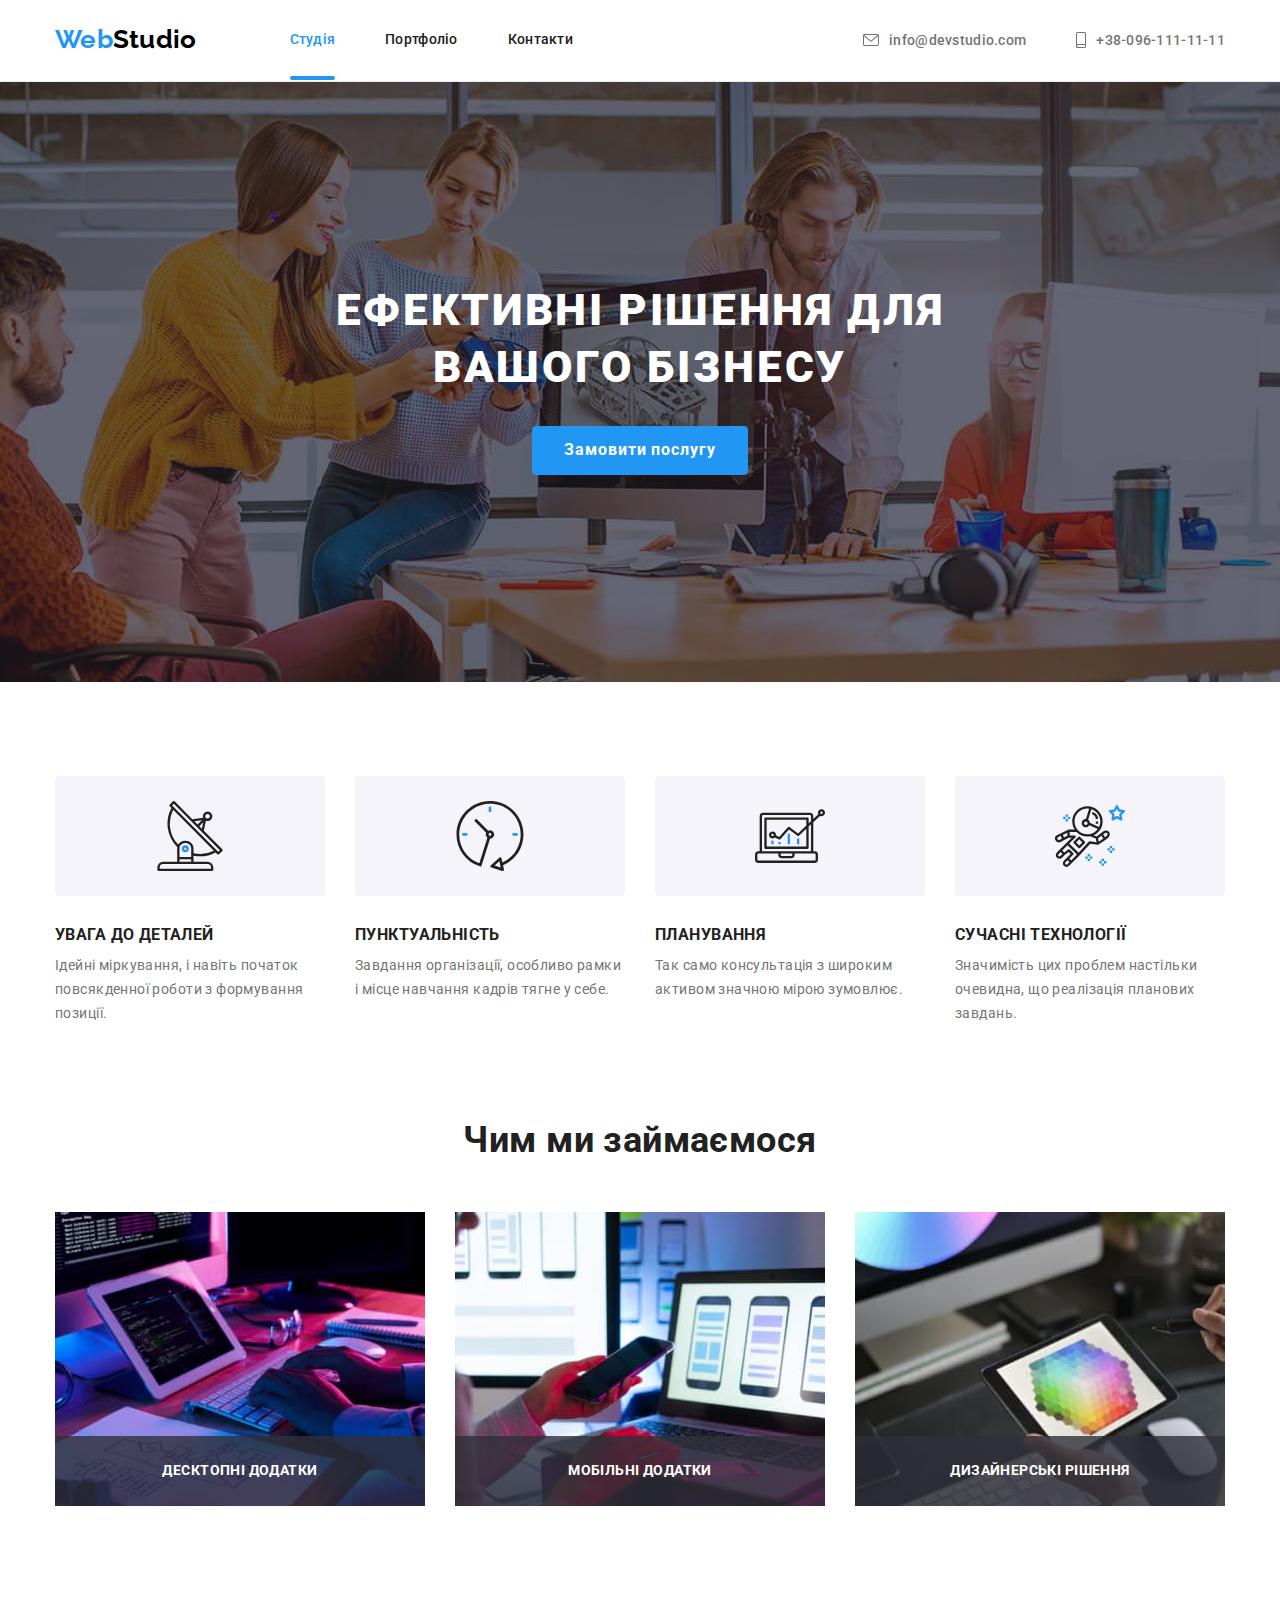
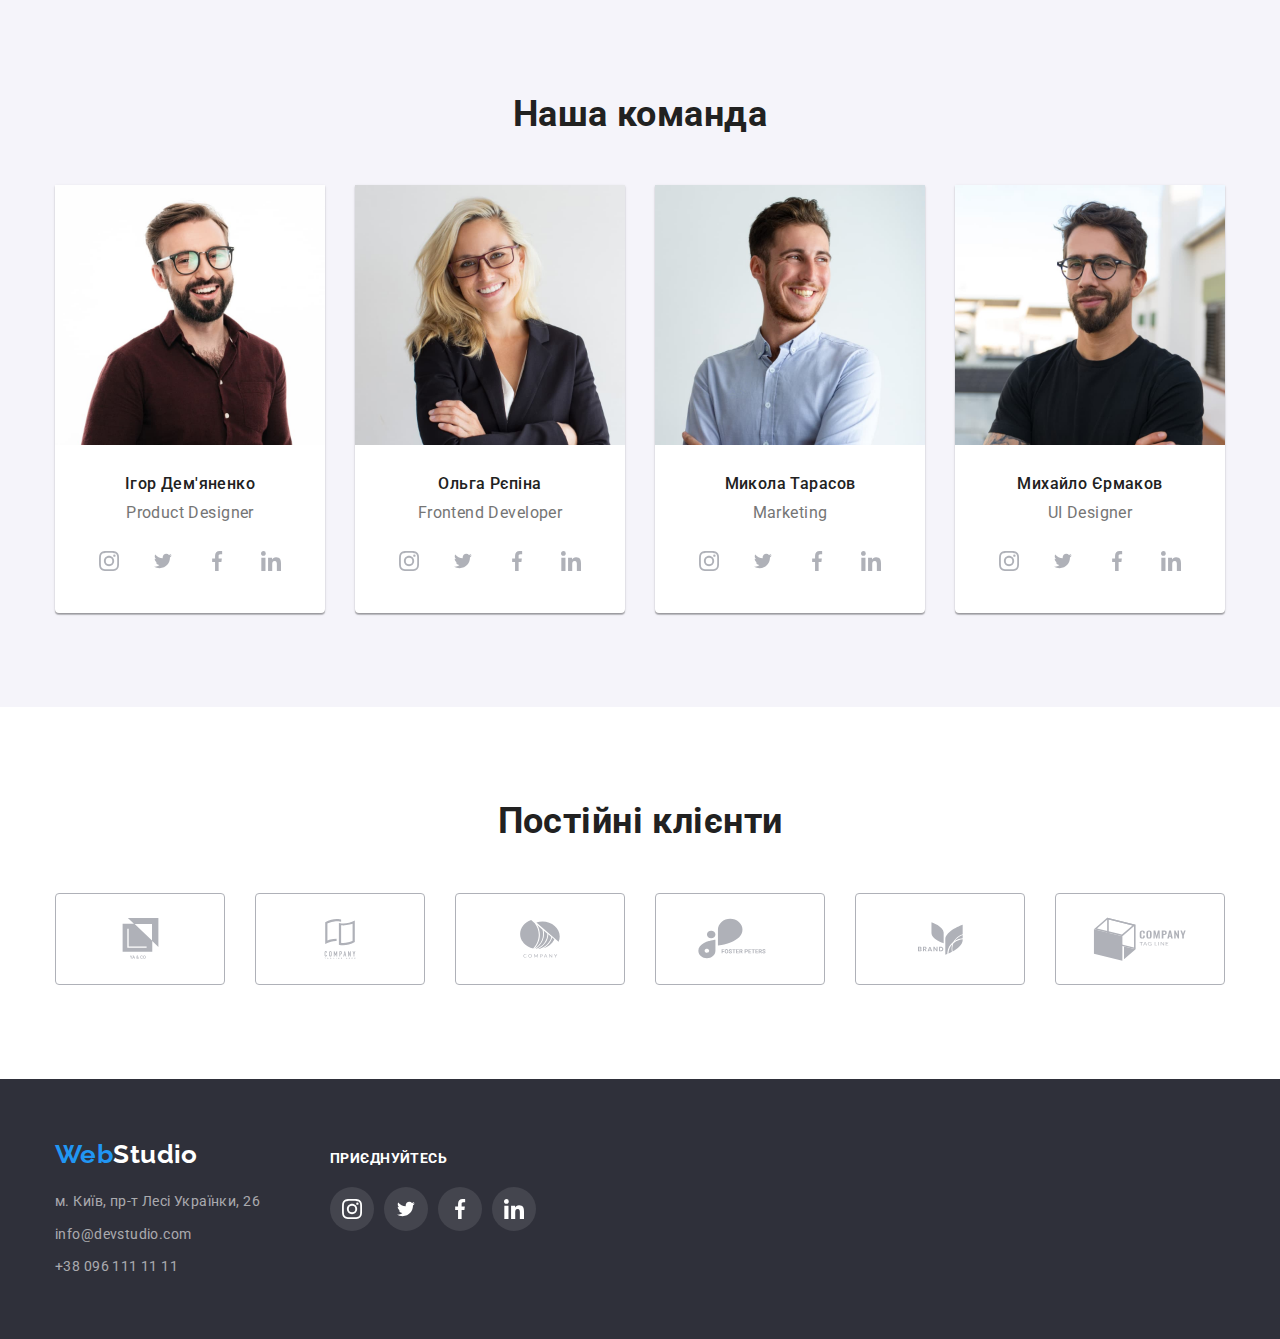
==== index.html @ 0bfccdd9 "дз№5" ====
<!DOCTYPE html>
<html lang="uk">
  <head>
    <meta charset="UTF-8" />
    <meta http-equiv="X-UA-Compatible" content="IE=edge" />
    <meta name="viewport" content="width=device-width, initial-scale=1.0" />
    <link
      href="https://fonts.googleapis.com/css2?family=Raleway:wght@700&family=Roboto:wght@400;500;700;900&display=swap"
      rel="stylesheet"
    />
    <link rel="stylesheet" href="./normalize/modern-normalize.min.css">
    <link rel="stylesheet" href="./css/style.css" />
    <title>Студія</title>
  </head>
  <body>
    <!--Шапка сайту-->
   
    <header class="header-top">
      <div class="base-container header">
        <nav class="nav">
          <a href="index.html" class="logo"
            ><span class="base-logo">Web</span>Studio</a
          >
          <ul class="nav-list">
              <li class="item-nav">
                <a href="index.html" class="list active">Студія</a>
              </li>
              <li class="item-nav">
                <a href="./portfolio.html" class="list">Портфоліо</a>
              </li>
              <li class="item-nav"><a href="" class="list">Контакти</a></li>
          </ul>
        </nav>
        <ul class="address container-mail">
            <li class="contacts">
              
              <a href="mailto:info@devstudio.com" class="list-address"
                ><svg class="icon-nav1" width="16px" height="12px"> <use href="./images/sprite.svg#icon-envelope" ></use></svg> info@devstudio.com</a
              >
              
            </li>
            <li class="contacts">
              
              <a href="tel:+380961111111" class="list-address"
                ><svg class="icon-nav2" width="10px" height="16px"> <use href="./images/sprite.svg#icon-smartphone" ></use></svg> +38-096-111-11-11</a
              >
            </li>
        
        </ul>
      </div>
    </header>
  
    <!--Перший блок,герой-->
    <main>
      <section class="hero">
        <div class="base-container">
        <h1 class="headline">Ефективні рішення для вашого бізнесу</h1>
        <button data-modal-open type="button" class="btn">Замовити послугу</button>
        </div>
      </section>

      <!--Модалка-->

      <div data-modal class="backdrop is-hidden"><div class="modal"><button data-modal-close class="modal-btn"><svg  height="11px" width="11px"><use href="./images/sprite.svg#icon-Vector"></use></svg></button></div></div>
      
      <!--Другий блок-->
      
      <section class="section">
        <div class="base-container">
        <h2 class="visually-hidden">Особливості</h2>
        <ul class="personalities-base">
            <li class="personalities-list">
              <div class="benefits-container">
              <svg class="benefits-icon" width="70px" height="70px"> <use href="./images/sprite.svg#icon-antenna-1" ></use></svg>
              </div>
              <h3 class="subtitle">УВАГА ДО ДЕТАЛЕЙ</h3>
              <p class="text">
                Ідейні міркування, і навіть початок повсякденної роботи з
                формування позиції.
              </p>
            </li>
            <li class="personalities-list">
               <div class="benefits-container">
              <svg class="benefits-icon" width="70px" height="70px"> <use href="./images/sprite.svg#icon-clock-1" ></use></svg>
              </div>
              <h3 class="subtitle">ПУНКТУАЛЬНІСТЬ</h3>
              <p class="text">
                Завдання організації, особливо рамки і місце навчання кадрів
                тягне у себе.
              </p>
            </li>
            <li class="personalities-list">
               <div class="benefits-container">
              <svg class="benefits-icon" width="70px" height="70px"> <use href="./images/sprite.svg#icon-diagram-1" ></use></svg>
              </div>
              <h3 class="subtitle">ПЛАНУВАННЯ</h3>
              <p class="text">
                Так само консультація з широким активом значною мірою зумовлює.
              </p>
            </li>
            <li class="personalities-list">
               <div class="benefits-container">
              <svg class="benefits-icon" width="70px" height="70px"> <use href="./images/sprite.svg#icon-astronaut-1" ></use></svg>
              </div>
              <h3 class="subtitle">СУЧАСНІ ТЕХНОЛОГІЇ</h3>
              <p class="text">
                Значимість цих проблем настільки очевидна, що реалізація
                планових завдань.
              </p>
            </li>
          </div>
        </ul>
        </div>
      </section>
      
      <!--Третій блок-->
      
        <section class="section work-top">
          <div class="base-container">
          <h2 class="heading">Чим ми займаємося</h2>
          <ul class="work-list">
            <li class="work">
              <img src="./images/box1(1).jpg" alt="Десктопні додатки" width="370" class="img-work" />
              <div class="work-title"><p>Десктопні додатки</p></div>
            </li>
            <li class="work">
              <img src="./images/box2(1).jpg" alt="Мобільні додатки" width="370" class="img-work"/>
              <div class="work-title"><p>Мобільні додатки</p></div>
            </li>
            <li class="work">
              <img src="./images/box3(1).jpg" alt="Дизайнерські рішення" width="370" class="img-work"/>
              <div class="work-title"><p>Дизайнерські рішення</p></div>
            </li>
          </ul>
          </div>
        </section>
      <!--Четвертий блок-->
     
        <section class="section section-photo">
           <div class="base-container">
          <h2 class="section-text">Наша команда</h2>
          <ul class="photo">
            <li class="expert">
              <img src="./images/img(5).jpg" alt="Photo-1" width="270" class="img-work"  />
              <div class="team-list">
              <h3 class="photo-title">Ігор Дем'яненко</h3>
              <p class="photo-text">Product Designer</p>
          <ul class="icon-team">
            <li class=" social-link"><a href="#" class="icon-team-list" ><svg class="icon-social-link" width="20px" height="20px"> <use href="./images/sprite.svg#icon-instagram-2">
            </use></svg></a></li>
            <li class="social-link"><a href="#" class="icon-team-list"><svg class="icon-social-link" width="20px" height="16px"> <use href="./images/sprite.svg#icon-twitter-1">
            </use></svg></a></li>
            <li class="social-link"><a href="#" class="icon-team-list"><svg class="icon-social-link" width="20px" height="20px"> <use href="./images/sprite.svg#icon-facebook-1">
            </use></svg></a></li>
            <li class="social-link"><a href="#"  class="icon-team-list"><svg class="icon-social-link" width="20px" height="20px"> <use href="./images/sprite.svg#icon-linkedin-1"></use></svg></a></li>
          </ul>
          </div>
        
            </li>
            <li class="expert">
              <img src="./images/img(1)(1).jpg" alt="Photo-2" width="270" class="img-work"  />
                <div class="team-list">
              <h3 class="photo-title">Ольга Рєпіна</h3>
              <p class="photo-text">Frontend Developer</p>
            <ul class="icon-team">
            <li class=" social-link"><a href="#" class="icon-team-list" ><svg class="icon-social-link" width="20px" height="20px"> <use href="./images/sprite.svg#icon-instagram-2">
            </use></svg></a></li>
            <li class="social-link"><a href="#" class="icon-team-list"><svg class="icon-social-link" width="20px" height="16px"> <use href="./images/sprite.svg#icon-twitter-1">
            </use></svg></a></li>
            <li class="social-link"><a href="#" class="icon-team-list"><svg class="icon-social-link" width="20px" height="20px"> <use href="./images/sprite.svg#icon-facebook-1">
            </use></svg></a></li>
            <li class="social-link"><a href="#"  class="icon-team-list"><svg class="icon-social-link" width="20px" height="20px"> <use href="./images/sprite.svg#icon-linkedin-1"></use></svg></a></li>
          </ul>
          </div>
            </li>
            <li class="expert">
              <img src="./images/img(2)(1).jpg" alt="Photo-3" width="270" class="img-work"  />
              <div class="team-list">
              <h3 class="photo-title">Микола Тарасов</h3>
              <p class="photo-text">Marketing</p>
            <ul class="icon-team">
            <li class=" social-link"><a href="#" class="icon-team-list" ><svg class="icon-social-link" width="20px" height="20px"> <use href="./images/sprite.svg#icon-instagram-2">
            </use></svg></a></li>
            <li class="social-link"><a href="#" class="icon-team-list"><svg class="icon-social-link" width="20px" height="16px"> <use href="./images/sprite.svg#icon-twitter-1">
            </use></svg></a></li>
            <li class="social-link"><a href="#" class="icon-team-list"><svg class="icon-social-link" width="20px" height="20px"> <use href="./images/sprite.svg#icon-facebook-1">
            </use></svg></a></li>
            <li class="social-link"><a href="#"  class="icon-team-list"><svg class="icon-social-link" width="20px" height="20px"> <use href="./images/sprite.svg#icon-linkedin-1"></use></svg></a></li>
          </ul>
          </div>
            </li>
            <li class="expert">
              <img src="./images/img(3)(1).jpg" alt="Photo-4" width="270" class="img-work"  />
            <div class="team-list">
              <h3 class="photo-title">Михайло Єрмаков</h3>
              <p class="photo-text">UI Designer</p>
            <ul class="icon-team">
            <li class=" social-link"><a href="#" class="icon-team-list" ><svg class="icon-social-link" width="20px" height="20px"> <use href="./images/sprite.svg#icon-instagram-2">
            </use></svg></a></li>
            <li class="social-link"><a href="#" class="icon-team-list"><svg class="icon-social-link" width="20px" height="16px"> <use href="./images/sprite.svg#icon-twitter-1">
            </use></svg></a></li>
            <li class="social-link"><a href="#" class="icon-team-list"><svg class="icon-social-link" width="20px" height="20px"> <use href="./images/sprite.svg#icon-facebook-1">
             <li class="social-link"><a href="#"  class="icon-team-list"><svg class="icon-social-link" width="20px" height="20px"> <use href="./images/sprite.svg#icon-linkedin-1"></use></svg></a></li>
           </div>
          </ul>
          </div>
        </section>
        <!--Блок постійні клієнти-->
      <section class="section customers-section">
        <div class="base-container">
       <h2 class="regular-customers">Постійні клієнти</h2>
       <ul class="icon-customers">
        <li class="customers-list"><a href="#" class="customers"><svg class="icon-customers" width="41px" height="47px"><use href="./images/sprite.svg#icon-group"></use></svg></a> </li>
        <li class="customers-list"><a href="#" class="customers"><svg class="icon-customers"  width="40px" height="52px"><use href="./images/sprite.svg#icon-group-1"></use></svg></a></li>
        <li class="customers-list"><a href="#" class="customers"><svg class="icon-customers"  width="44px" height="41px"><use href="./images/sprite.svg#icon-Object"></use></svg></a></li>
        <li class="customers-list"><a href="#" class="customers"><svg class="icon-customers"  width="84px" height="41px"><use href="./images/sprite.svg#icon-group-5"></use></svg></a></li>
        <li class="customers-list"><a href="#" class="customers"><svg class="icon-customers" width="63px" height="45px"><use href="./images/sprite.svg#icon-group-3"></use></svg></a></li>
        <li class="customers-list"><a href="#" class="customers"><svg class="icon-customers" width="94px" height="44px"><use href="./images/sprite.svg#icon-group-4"></use></svg></a></li>
       </ul>
       </div>
      </section>
    </main>
    <!--Футер-->
    
      <footer class="footer section-footer">
  
    <div class="base-container footer-container">
      <div>
        <a href="index.html" class="logo-footer"
          ><span class="base-logo">Web</span>Studio</a
        >
        <address>
          <ul class="map-link">
            <li class="footer-maps">
              <a
                href="https://www.google.com.ua/maps/place/%D0%B1%D1%83%D0%BB.+%D0%9B%D0%B5%D1%81%D0%B8+%D0%A3%D0%BA%D1%80%D0%B0%D0%B8%D0%BD%D0%BA%D0%B8,+26,+%D0%9A%D0%B8%D0%B5%D0%B2,+02000/@50.4265807,30.5361971,17z/data=!3m1!4b1!4m5!3m4!1s0x40d4cf0e033ecbe9:0x57a4dffefec77da0!8m2!3d50.4265807!4d30.5383858?hl=ru"
                target="_blank"
                rel="noreferrer noopener"
                class="maps mail"
                >м. Київ, пр-т Лесі Українки, 26
              </a>
            </li>
            <li class="footer-mail">
              <a href="mailto:info@devstudio.com" class="mail"
                >info@devstudio.com</a
              >
            </li>
            <li class="tel">
              <a href="tel:+380961111111" class="mail">+38 096 111 11 11</a>
            </li>
          </ul>
         
        </address>
     
       </div>
       <div class="icon-container-footer">
          <p class="social-networks">Приєднуйтесь</p>
          <ul class="footer-flex">
            <li class="social-list"><a href="#" class="icon-footer" ><svg class="icon-insta" width="20px" height="20px"> <use href="./images/sprite.svg#icon-instagram-2">
            </use></svg></a></li>
            <li class="social-list"><a href="#" class="icon-footer"><svg class="icon-insta" width="20px" height="16px"> <use href="./images/sprite.svg#icon-twitter-1">
            </use></svg></a></li>
            <li class="social-list"><a href="#" class="icon-footer"><svg class="icon-insta" width="20px" height="20px"> <use href="./images/sprite.svg#icon-facebook-1">
            </use></svg></a></li>
            <li class="social-list"><a href="#"  class="icon-footer"><svg class="icon-insta" width="20px" height="20px"> <use href="./images/sprite.svg#icon-linkedin-1"></use></svg></a></li>
          </ul>
       </div>
    </div>
    
      </footer>
  <script src="./js/modal.js"></script>
  </body>
</html>
---- css/style.css ----
/*Основні кольори*/
:root {
  --brand-color: #212121;
  --text-color: #757575;
  --accent-color: #ffffff;
  --sub-accent: #2196f3;
  --hover-accent: #188ce8;
  --bgc: #2f303a;
  --bgc-section: #f5f4fa;
  --logo: #000000;
  --line: #ececec;
  --border: #eeeeee;
  --focus: rgba(0, 0, 0, 0.12);
  --color-focus: rgba(0, 0, 0, 0.14);
  --sub-focus: rgba(0, 0, 0, 0.2);
  --mail-style: rgba(255, 255, 255, 0.6);
  --bgc-customers: #f5f5f5;
  --border-btn: #afb1b8;
  --modal-btn: rgba(0, 0, 0, 0.1);
}
html {
  box-sizing: border-box;
}
*,
*::before,
*::after {
  box-sizing: inherit;
}
body {
  margin: 0;
  font-family: "Roboto", sans-serif;
  color: var(--brand-color);
  letter-spacing: 0.03em;
  font-size: 14px;
  line-height: 1.2;
  background-color: var(--accent-color);
}
a {
  text-decoration: none;
}
ul {
  list-style: none;
  padding: 0;
}
.base-container {
  width: 1200px;
  padding: 0 15px;
  margin: 0 auto;
}
.section {
  padding-bottom: 94px;
  padding-top: 94px;
}
.header {
  display: flex;
  align-items: center;
}
.header-top {
  border-bottom: 1px solid var(--line);
}

.item-nav {
  margin-right: 50px;
  position: relative;
}
.list {
  display: block;
  padding-top: 32px;
  padding-bottom: 32px;

  color: var(--brand-color);
}
.item-nav:last-child {
  margin-right: 0px;
}
.logo {
  display: inline-block;
  padding-top: 24px;
  padding-bottom: 25px;
  padding-left: 0;
  margin-right: 93px;

  font-family: "Raleway", sans-serif;
  font-size: 26px;
  font-weight: 700;
  line-height: 1.19;
  color: var(--logo);
}
.base-logo {
  color: var(--sub-accent);
}

.nav {
  display: flex;
  align-items: center;
  font-weight: 500;
  letter-spacing: 0.02em;
  line-height: 1.14;
}
.nav-list {
  display: flex;
  margin-top: 0;
  margin-bottom: 0;
}
.active {
  color: var(--sub-accent);
}
.active::after {
  content: "";
  position: absolute;
  display: block;
  left: 0;
  bottom: 0;

  width: 100%;
  height: 4px;
  background-color: var(--sub-accent);
  border-radius: 2px;
  margin: 0;
  padding: 0;
}
.list:hover,
.list:focus {
  color: var(--sub-accent);
  transition: transform 250ms cubic-bezier(0.4, 0, 0.2, 1);
}
.list:hover::after {
  content: "";
  position: absolute;
  display: block;
  left: 0;
  bottom: 0;
  border-radius: 2px;

  width: 100%;
  height: 4px;
  background-color: var(--sub-accent);
}

/*адреса*/
.container-mail {
  display: flex;
}
.contacts:not(:last-child) {
  margin-right: 50px;
}
.address {
  margin-left: auto;
  margin-bottom: 0;
  margin-top: 0;

  font-weight: 500;
  letter-spacing: 0.02em;
  list-style: none;
  padding-left: 0px;
}
.list-address {
  margin: 0 auto;
  display: flex;
  justify-content: center;
  align-items: center;

  padding-top: 32px;
  padding-bottom: 32px;
  color: var(--text-color);
}

.list-address:hover,
.list-address:focus {
  color: var(--sub-accent);
  fill: var(--sub-accent);
  transition: transform 250ms cubic-bezier(0.4, 0, 0.2, 1);
}

.icon-nav1 {
  padding: 0;
  margin-right: 10px;
  fill: currentColor;
}
.icon-nav2 {
  padding: 0;
  margin-right: 10px;
  fill: currentColor;
}

/*герой*/
.hero {
  max-width: 1600px;
  margin-left: auto;
  margin-right: auto;
  background-image: linear-gradient(
      to right,
      rgba(47, 48, 58, 0.4),
      rgba(47, 48, 58, 0.4)
    ),
    url(../images/hero.jpg);

  background-repeat: no-repeat;
  background-size: cover;
  background-position: center;
  background-color: var(--bgc);
  text-align: center;
  height: 600px;
  padding-top: 200px;
  padding-bottom: 200px;
}
.headline {
  width: 696px;
  margin-bottom: 30px;
  margin-left: auto;
  margin-right: auto;
  margin-top: 0;

  font-weight: 900;
  font-size: 44px;
  line-height: 1.3;
  text-align: center;
  letter-spacing: 0.06em;
  text-transform: uppercase;
  color: var(--accent-color);
}
.btn {
  font-family: inherit;
  font-weight: 700;
  line-height: 1.8;
  letter-spacing: 0.06em;
  font-size: 16px;
  padding: 10px 32px;
  border-radius: 4px;
  min-width: 216px;
  text-align: center;
  border: none;
  background-color: var(--sub-accent);
  color: var(--accent-color);
  cursor: pointer;
}
.btn:hover,
.btn:focus {
  background-color: var(--hover-accent);
  transition: transform 250ms cubic-bezier(0.4, 0, 0.2, 1);
}
.backdrop {
  position: fixed;
  z-index: 1;
  top: 0;
  left: 0;
  width: 100%;
  height: 100%;
  background-color: var(--sub-focus);
  opacity: 1;
  transition: opacity 250ms cubic-bezier(0.4, 0, 0.2, 1);
}
.is-hidden {
  visibility: hidden;
  opacity: 0;
  pointer-events: none;
}
.backdrop.is-hidden .modal {
  transform: translate(-50%, -50%) scale(0.8);
}
.modal {
  position: absolute;
  top: 50%;
  left: 50%;
  transform: translate(-50%, -50%) scale(1);
  min-width: 528px;
  min-height: 581px;
  background-color: var(--accent-color);
  box-shadow: 0px 1px 3px var(--focus), 0px 1px 1px var(--color-focus),
    0px 2px 1px var(--sub-focus);
  border-radius: 4px;
  transition: transform 250ms cubic-bezier(0.4, 0, 0.2, 1);
}

.modal-btn {
  position: absolute;

  border: 1px solid var(--modal-btn);
  border-radius: 50%;
  padding: 6px;
  top: 8px;
  right: 8px;
  background-color: var(--accent-color);
  cursor: pointer;
  width: 30px;
  height: 30px;
}
.personalities-list {
  width: 270px;
  margin-right: 30px;
  width: 270px;
}
.personalities-list:last-child {
  margin-right: 0px;
}
.benefits-container {
  width: 270px;
  height: 120px;
  background-color: var(--bgc-section);
  margin-bottom: 30px;
  border-radius: 4px;
  display: flex;
  align-items: center;
  justify-content: center;
}

.personalities-base {
  display: flex;
  margin-top: 0;
  margin-bottom: 0;
  padding-left: 0;
}
.subtitle {
  margin-top: 0;
  margin-bottom: 10px;
  font-weight: 700;
  line-height: 1.14;
  text-transform: uppercase;
}
.text {
  margin-top: 0;
  margin-bottom: 0;
  line-height: 1.7;
  color: var(--text-color);
}
.heading {
  margin-bottom: 50px;
  margin-top: 0;
  text-align: center;

  font-weight: 700;
  font-size: 36px;
  line-height: 1.16;
}
.work-top {
  padding-top: 0;
}
.working {
  display: flex;
}
.section-text {
  text-align: center;
  margin-top: 0;
  margin-bottom: 50px;

  font-weight: 700;
  font-size: 36px;
  text-align: center;
  line-height: 1.16;
}
.section-photo {
  background-color: var(--bgc-section);
}
.img-work {
  display: block;
  width: 100%;
  height: auto;
  z-index: -1;
}
.work {
  margin-right: 30px;
  position: relative;
}
.work:last-child {
  margin-right: 0px;
}
.work-list {
  display: flex;
  margin-top: 0;
  margin-bottom: 0;
}
.work-title {
  position: absolute;
  bottom: 0;
  left: 0;
  width: 100%;
  height: 70px;
  background-color: rgba(47, 48, 58, 0.8);
  color: var(--accent-color);
  font-weight: 700;
  font-size: 14px;
  text-align: center;
  text-transform: uppercase;
  line-height: 1.12;
  padding: 27px 0;
}
.work-title p {
  margin: 0;
}

.expert {
  margin-right: 30px;
  box-shadow: 0px 1px 3px var(--focus), 0px 1px 1px var(--color-focus),
    0px 2px 1px var(--sub-focus);
  border-radius: 0px 0px 4px 4px;
  background: var(--accent-color);
}
.expert:last-child {
  margin-right: 0px;
}
.photo-title {
  margin-bottom: 10px;
  font-weight: 500;
  font-size: 16px;
  line-height: 1.18;
  margin-top: 0;
  text-align: center;
}
.photo-text {
  margin-bottom: 0;
  margin-top: 0;
  font-size: 16px;
  color: var(--text-color);
  line-height: 1.18;
  text-align: center;
}
.photo {
  display: flex;
  margin-top: 0;
  margin-bottom: 0;
}
.icon-team {
  display: flex;
  justify-content: center;
  margin-top: 16px;
}
.icon-team-list {
  display: flex;
  align-items: center;
  justify-content: center;
  width: 44px;
  height: 44px;
  border-radius: 50%;
  color: var(--border-btn);
  background-color: var(--accent-color);
}
.team-list {
  margin: 30px 32px;
}
.social-link:not(:last-child) {
  margin-right: 10px;
}

.icon-team-list:hover,
.icon-team-list:focus {
  background-color: var(--sub-accent);
  color: var(--accent-color);
  transition: transform 250ms cubic-bezier(0.4, 0, 0.2, 1);
}
.icon-social-link {
  fill: currentColor;
}
.regular-customers {
  margin-bottom: 50px;
  margin-top: 0;
  text-align: center;
  font-weight: 700;
  font-size: 36px;
  line-height: 1.16;
}

.customers {
  display: flex;
  justify-content: center;
  align-items: center;
  padding: 0;
  margin: 0;
  width: 170px;
  height: 92px;
  background-color: var(--accent-color);
  border: 1px solid var(--border-btn);
  border-radius: 4px;
  color: var(--border-btn);
}

.customers-list:not(:last-child) {
  margin-right: 30px;
}
.customers:hover,
.customers:focus {
  color: var(--sub-accent);
  border-color: var(--sub-accent);
  transition: transform 250ms cubic-bezier(0.4, 0, 0.2, 1);
}

.icon-customers {
  display: flex;
  fill: currentColor;
  margin: 0;
}

.footer {
  background-color: var(--bgc);
}

.logo-footer {
  display: inline-block;
  margin-bottom: 20px;

  color: var(--accent-color);
  font-family: "Raleway", sans-serif;
  font-size: 26px;
  font-weight: 700;
  line-height: 1.19;
}
.mail {
  display: inline-block;

  font-style: normal;
  line-height: 1.7;
  color: var(--mail-style);
}
.mail:hover,
.mail:focus {
  color: var(--sub-accent);
  transition: transform 250ms cubic-bezier(0.4, 0, 0.2, 1);
}
.map-link {
  margin: 0;
}

.footer-mail {
  margin-top: 9px;
}
.tel {
  margin-top: 9px;
}
.icon-container-footer {
  margin-left: 70px;
}
.footer-flex {
  display: flex;
  margin: 0;
}
.social-networks {
  margin-bottom: 20px;
  margin-top: 0;
  margin-right: 0;
  margin-left: 0;
  text-transform: uppercase;

  color: var(--accent-color);
  font-weight: 700;
  font-size: 14px;
  line-height: 1.14;
}
.social-list:not(:last-child) {
  margin-right: 10px;
}
.social-list {
  width: 44px;
  height: 44px;
}
.section-footer {
  padding: 60px 0;
}
.footer-container {
  display: flex;
  align-items: baseline;
}

.icon-footer {
  display: flex;
  justify-content: center;
  align-items: center;

  width: 44px;
  height: 44px;
  padding: 0;

  background-color: rgba(255, 255, 255, 0.1);
  border-radius: 50%;
}
.icon-footer:hover,
.icon-footer:focus {
  background-color: var(--sub-accent);
  transition: transform 250ms cubic-bezier(0.4, 0, 0.2, 1);
}
.icon-insta {
  align-items: center;
  justify-content: center;
  padding: 0;
  fill: var(--accent-color);
}

/*Сторінка портфоліо, хедер і футер перенесені*/
.button {
  font-family: inherit;
  font-weight: 500;
  font-size: 16px;
  line-height: 1.6;
  cursor: pointer;
  padding: 6px 22px;
  border-radius: 4px;
  text-align: center;
  background-color: var(--bgc-section);
  border: none;
}
.filter-btn {
  margin-right: 8px;
}
.filter-btn:last-child {
  margin-right: 0;
}
.button:hover,
.button:focus {
  color: var(--accent-color);
  background-color: var(--sub-accent);
  box-shadow: 0px 3px 1px rgba(0, 0, 0, 0.1), 0px 1px 2px rgba(0, 0, 0, 0.08),
    0px 2px 2px rgba(0, 0, 0, 0.12);
  transition: transform 250ms cubic-bezier(0.4, 0, 0.2, 1);
}
.button-list {
  display: flex;
  justify-content: center;
  padding-bottom: 0;
  padding-top: 0;
  margin-bottom: 50px;
  margin-top: 0;
  list-style: none;
}
.section-portfolio {
  padding-top: 94px;
  padding-bottom: 94px;
}

.examples {
  margin-top: 0;
  margin-bottom: 0;
  font-weight: 700;
  font-size: 18px;
  line-height: 2;
  letter-spacing: 0.06em;
  color: var(--brand-color);
}
.name-examples {
  margin-top: 4px;
  margin-right: 0;
  margin-left: 0;
  margin-bottom: 0;
  font-size: 16px;
  line-height: 1.87;
  color: var(--text-color);
}

.photo-example {
  list-style: none;
  margin-bottom: 0;
  margin-top: 0;
}

.examples-list {
  width: 370px;
  margin-right: 30px;
  margin-bottom: 30px;

  background-color: var(--accent-color);
}
.overlay {
  position: relative;
  overflow: hidden;
}

.overlay::before {
  content: "";
  position: absolute;
  display: inline-block;
  top: 0;
  left: 0;
  transform: translateY(100%);

  background-color: rgba(33, 150, 243, 0.9);
  width: 100%;
  height: 100%;

  opacity: 0;
  transition: transform 250ms cubic-bezier(0.4, 0, 0.2, 1);
}

.examples-link:hover .overlay::before {
  transform: translateY(0);
  opacity: 1;
}
.overlay-text {
  position: absolute;
  top: 0;
  left: 0;
  right: 0;
  bottom: 0;

  padding: 63px 24px;
  opacity: 0;
}
.examples-link:hover .overlay-text {
  opacity: 1;
  transition: transform 250ms cubic-bezier(0.4, 0, 0.2, 1);
}
.overlay-text p {
  padding: 0;
  margin: 0;

  font-weight: 400;
  font-size: 18px;
  line-height: 1.55;
  color: var(--accent-color);
}
.overlay-img {
  margin: 0;
  padding: 0;
}

.border {
  padding-top: 20px;
  padding-bottom: 20px;
  padding-left: 24px;
  padding-right: 24px;
  border-bottom: 1px solid var(--border);
  border-left: 1px solid var(--border);
  border-right: 1px solid var(--border);
}
.examples-link {
  display: block;
}
.examples-link:hover {
  box-shadow: 0px 1px 1px rgba(0, 0, 0, 0.12), 0px 4px 4px rgba(0, 0, 0, 0.06),
    1px 4px 6px rgba(0, 0, 0, 0.16);
  transition: transform 250ms cubic-bezier(0.4, 0, 0.2, 1);
}

.flex-container {
  display: flex;
  flex-wrap: wrap;
  margin-top: 0;
}

.examples-list:nth-child(3n) {
  margin-right: 0;
}

.examples-list:nth-last-child(-n + 3) {
  margin-bottom: 0;
}

.visually-hidden {
  position: absolute;
  width: 1px;
  height: 1px;
  margin: -1px;
  border: 0;
  padding: 0;

  white-space: nowrap;
  clip-path: inset(100%);
  clip: rect(0 0 0 0);
  overflow: hidden;
}
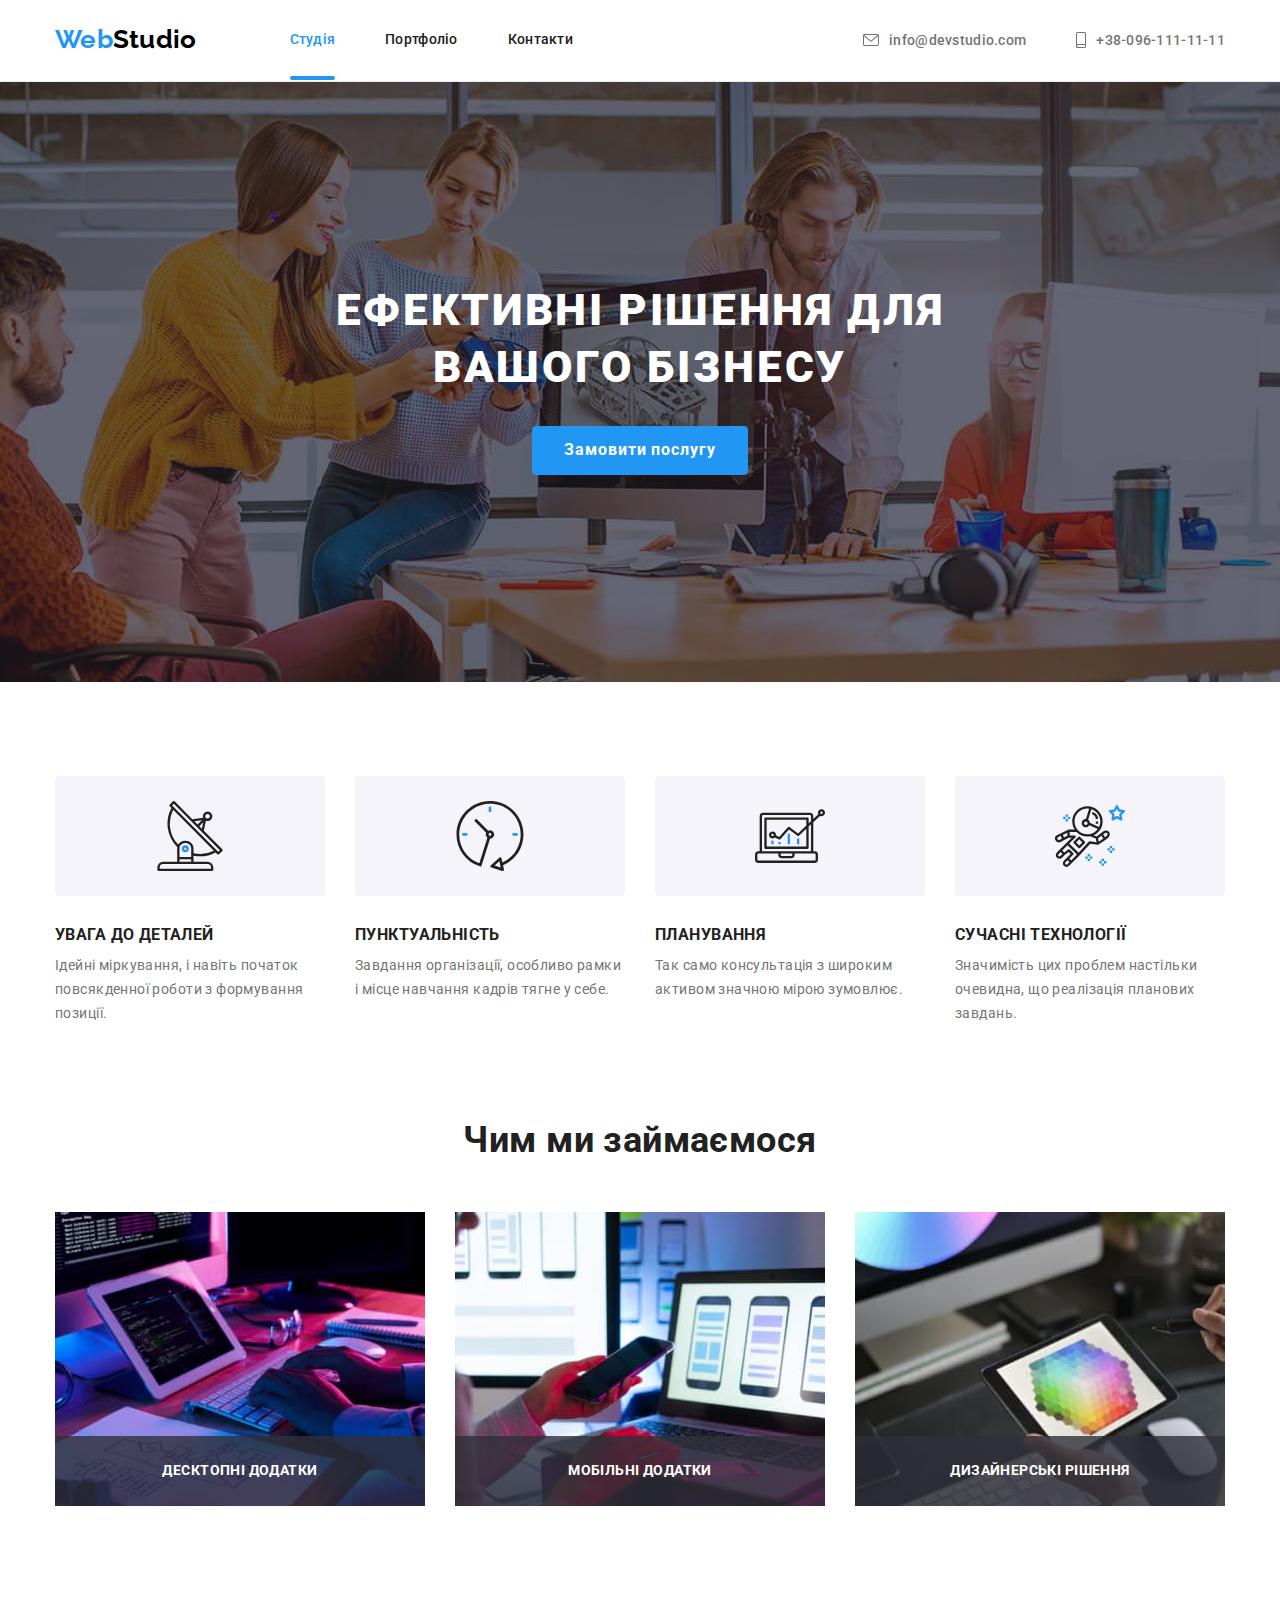
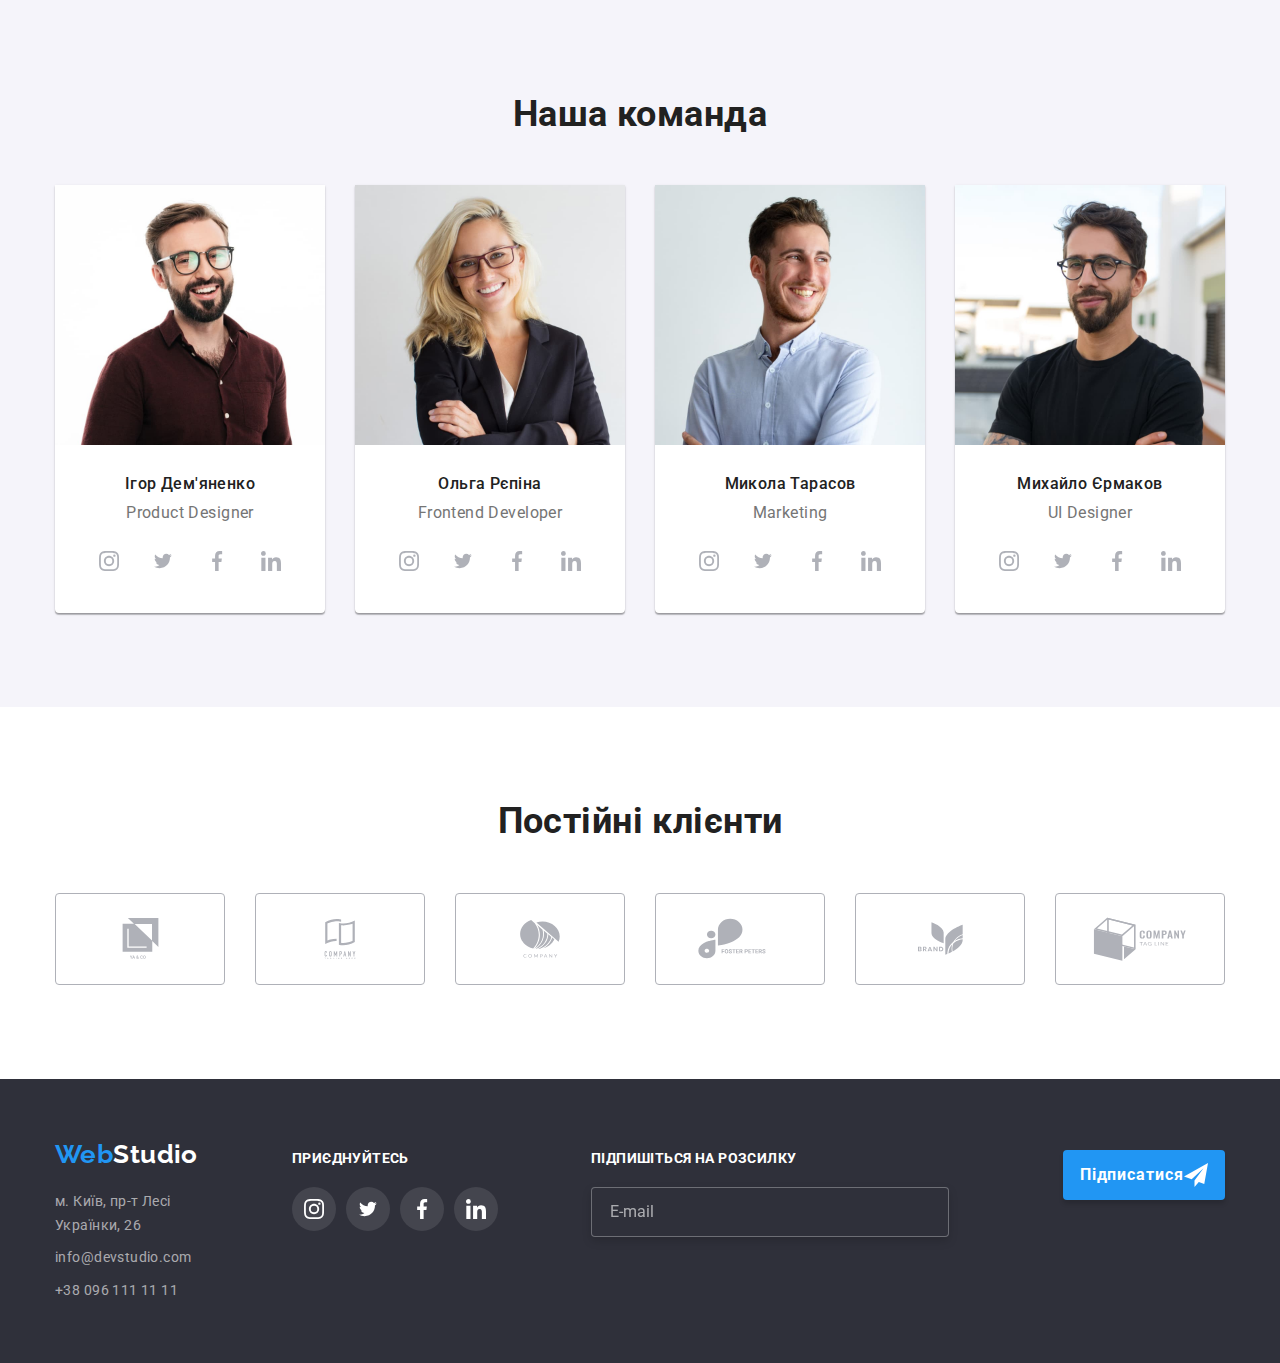
==== commit cb19e977: "поле підписки в футері" ====
--- a/index.html
+++ b/index.html
@@ -61,7 +61,7 @@
 
       <!--Модалка-->
 
-      <div data-modal class="backdrop is-hidden"><div class="modal"><button data-modal-close class="modal-btn"><svg  height="11px" width="11px"><use href="./images/sprite.svg#icon-Vector"></use></svg></button></div></div>
+      <div data-modal class="backdrop is-hidden"><div class="modal"><button type="button" data-modal-close class="modal-btn"><svg  height="11px" width="11px"><use href="./images/sprite.svg#icon-Vector"></use></svg></button></div></div>
       
       <!--Другий блок-->
       
@@ -256,17 +256,24 @@
        <div class="icon-container-footer">
           <p class="social-networks">Приєднуйтесь</p>
           <ul class="footer-flex">
-            <li class="social-list"><a href="#" class="icon-footer" ><svg class="icon-insta" width="20px" height="20px"> <use href="./images/sprite.svg#icon-instagram-2">
-            </use></svg></a></li>
-            <li class="social-list"><a href="#" class="icon-footer"><svg class="icon-insta" width="20px" height="16px"> <use href="./images/sprite.svg#icon-twitter-1">
-            </use></svg></a></li>
-            <li class="social-list"><a href="#" class="icon-footer"><svg class="icon-insta" width="20px" height="20px"> <use href="./images/sprite.svg#icon-facebook-1">
-            </use></svg></a></li>
-            <li class="social-list"><a href="#"  class="icon-footer"><svg class="icon-insta" width="20px" height="20px"> <use href="./images/sprite.svg#icon-linkedin-1"></use></svg></a></li>
+            <li class="social-list"><a href="#" class="icon-footer" ><svg class="icon-social" width="20px" height="20px"> <use href="./images/sprite.svg#icon-instagram-2">
+            </use></svg></a></li>
+            <li class="social-list"><a href="#" class="icon-footer"><svg class="icon-social" width="20px" height="16px"> <use href="./images/sprite.svg#icon-twitter-1">
+            </use></svg></a></li>
+            <li class="social-list"><a href="#" class="icon-footer"><svg class="icon-social" width="20px" height="20px"> <use href="./images/sprite.svg#icon-facebook-1">
+            </use></svg></a></li>
+            <li class="social-list"><a href="#"  class="icon-footer"><svg class="icon-social" width="20px" height="20px"> <use href="./images/sprite.svg#icon-linkedin-1"></use></svg></a></li>
           </ul>
        </div>
+    <div class="footer-mailing-list">
+    <form class="footer-form">
+      <label for="mailing-list-area" class="mailing-list">Підпишіться на розсилку</label>
+      <input type="mail" placeholder="E-mail" name="mailing-list-area" class="mailing-list-area">
+    </form>
+      
+   <button type="button" class="footer-btn">Підписатися  <svg width="24px" height="24px" ><use href="./images/sprite.svg#icon-icon-send"></use> </svg></button>
     </div>
-    
+    </div>
       </footer>
   <script src="./js/modal.js"></script>
   </body>
--- a/css/style.css
+++ b/css/style.css
@@ -69,7 +69,15 @@
   padding-bottom: 32px;
 
   color: var(--brand-color);
-}
+  transition-property: color;
+  transition-duration: 250ms;
+  transition-timing-function: cubic-bezier(0.4, 0, 0.2, 1);
+}
+.list:hover,
+.list:focus {
+  color: var(--sub-accent);
+}
+
 .item-nav:last-child {
   margin-right: 0px;
 }
@@ -119,23 +127,6 @@
   margin: 0;
   padding: 0;
 }
-.list:hover,
-.list:focus {
-  color: var(--sub-accent);
-  transition: transform 250ms cubic-bezier(0.4, 0, 0.2, 1);
-}
-.list:hover::after {
-  content: "";
-  position: absolute;
-  display: block;
-  left: 0;
-  bottom: 0;
-  border-radius: 2px;
-
-  width: 100%;
-  height: 4px;
-  background-color: var(--sub-accent);
-}
 
 /*адреса*/
 .container-mail {
@@ -163,13 +154,16 @@
   padding-top: 32px;
   padding-bottom: 32px;
   color: var(--text-color);
+
+  transition-property: color, fill;
+  transition-duration: 250ms;
+  transition-timing-function: cubic-bezier(0.4, 0, 0.2, 1);
 }
 
 .list-address:hover,
 .list-address:focus {
   color: var(--sub-accent);
   fill: var(--sub-accent);
-  transition: transform 250ms cubic-bezier(0.4, 0, 0.2, 1);
 }
 
 .icon-nav1 {
@@ -233,11 +227,13 @@
   background-color: var(--sub-accent);
   color: var(--accent-color);
   cursor: pointer;
+  transition-property: color, background-color;
+  transition-duration: 250ms;
+  transition-timing-function: cubic-bezier(0.4, 0, 0.2, 1);
 }
 .btn:hover,
 .btn:focus {
   background-color: var(--hover-accent);
-  transition: transform 250ms cubic-bezier(0.4, 0, 0.2, 1);
 }
 .backdrop {
   position: fixed;
@@ -248,7 +244,6 @@
   height: 100%;
   background-color: var(--sub-focus);
   opacity: 1;
-  transition: opacity 250ms cubic-bezier(0.4, 0, 0.2, 1);
 }
 .is-hidden {
   visibility: hidden;
@@ -256,20 +251,23 @@
   pointer-events: none;
 }
 .backdrop.is-hidden .modal {
-  transform: translate(-50%, -50%) scale(0.8);
+  transform: translate(-50%, -50%) scale(0.7);
 }
 .modal {
   position: absolute;
   top: 50%;
   left: 50%;
   transform: translate(-50%, -50%) scale(1);
+  z-index: 1;
   min-width: 528px;
   min-height: 581px;
   background-color: var(--accent-color);
   box-shadow: 0px 1px 3px var(--focus), 0px 1px 1px var(--color-focus),
     0px 2px 1px var(--sub-focus);
   border-radius: 4px;
-  transition: transform 250ms cubic-bezier(0.4, 0, 0.2, 1);
+  transition-property: transform;
+  transition-duration: 250ms;
+  transition-timing-function: cubic-bezier(0.4, 0, 0.2, 1);
 }
 
 .modal-btn {
@@ -277,7 +275,9 @@
 
   border: 1px solid var(--modal-btn);
   border-radius: 50%;
-  padding: 6px;
+  display: flex;
+  justify-content: center;
+  align-items: center;
   top: 8px;
   right: 8px;
   background-color: var(--accent-color);
@@ -355,7 +355,6 @@
   display: block;
   width: 100%;
   height: auto;
-  z-index: -1;
 }
 .work {
   margin-right: 30px;
@@ -433,6 +432,9 @@
   border-radius: 50%;
   color: var(--border-btn);
   background-color: var(--accent-color);
+  transition-property: color, fill, background-color;
+  transition-duration: 250ms;
+  transition-timing-function: cubic-bezier(0.4, 0, 0.2, 1);
 }
 .team-list {
   margin: 30px 32px;
@@ -445,7 +447,6 @@
 .icon-team-list:focus {
   background-color: var(--sub-accent);
   color: var(--accent-color);
-  transition: transform 250ms cubic-bezier(0.4, 0, 0.2, 1);
 }
 .icon-social-link {
   fill: currentColor;
@@ -471,6 +472,9 @@
   border: 1px solid var(--border-btn);
   border-radius: 4px;
   color: var(--border-btn);
+  transition-property: border-color, fill, color;
+  transition-duration: 250ms;
+  transition-timing-function: cubic-bezier(0.4, 0, 0.2, 1);
 }
 
 .customers-list:not(:last-child) {
@@ -480,7 +484,6 @@
 .customers:focus {
   color: var(--sub-accent);
   border-color: var(--sub-accent);
-  transition: transform 250ms cubic-bezier(0.4, 0, 0.2, 1);
 }
 
 .icon-customers {
@@ -509,11 +512,13 @@
   font-style: normal;
   line-height: 1.7;
   color: var(--mail-style);
+  transition-property: color;
+  transition-duration: 250ms;
+  transition-timing-function: cubic-bezier(0.4, 0, 0.2, 1);
 }
 .mail:hover,
 .mail:focus {
   color: var(--sub-accent);
-  transition: transform 250ms cubic-bezier(0.4, 0, 0.2, 1);
 }
 .map-link {
   margin: 0;
@@ -570,20 +575,76 @@
 
   background-color: rgba(255, 255, 255, 0.1);
   border-radius: 50%;
+
+  transition-property: background-color;
+  transition-duration: 250ms;
+  transition-timing-function: cubic-bezier(0.4, 0, 0.2, 1);
 }
 .icon-footer:hover,
 .icon-footer:focus {
   background-color: var(--sub-accent);
-  transition: transform 250ms cubic-bezier(0.4, 0, 0.2, 1);
-}
-.icon-insta {
+}
+.icon-social {
   align-items: center;
   justify-content: center;
   padding: 0;
   fill: var(--accent-color);
 }
+.mailing-list {
+  font-size: 14px;
+  font-weight: 700;
+  line-height: 1.14;
+  text-transform: uppercase;
+  color: var(--accent-color);
+}
+.footer-form {
+  margin-right: 12px;
+  padding: 0;
+}
+.footer-mailing-list {
+  display: flex;
+  margin-left: 93px;
+}
+.mailing-list-area {
+  border: 1px solid rgba(255, 255, 255, 0.3);
+  filter: drop-shadow(0px 4px 4px rgba(0, 0, 0, 0.15));
+  border-radius: 4px;
+  background-color: var(--bgc);
+  width: 358px;
+  height: 50px;
+  margin-top: 20px;
+}
+.mailing-list-area::placeholder {
+  color: rgba(255, 255, 255, 0.6);
+  line-height: 1.25;
+  font-weight: 400;
+  font-size: 16px;
+  align-items: start;
+  padding-left: 16px;
+}
+
+.footer-btn {
+  display: flex;
+  justify-content: center;
+  align-items: center;
+  width: 200px;
+  height: 50px;
+  color: var(--accent-color);
+  font-weight: 700;
+  font-size: 16px;
+  line-height: 1.87;
+  letter-spacing: 0.06em;
+  text-align: center;
+  padding: 0;
+
+  background-color: var(--sub-accent);
+  border: none;
+  box-shadow: 0px 4px 4px rgba(0, 0, 0, 0.15);
+  border-radius: 4px;
+}
 
 /*Сторінка портфоліо, хедер і футер перенесені*/
+
 .button {
   font-family: inherit;
   font-weight: 500;
@@ -595,6 +656,10 @@
   text-align: center;
   background-color: var(--bgc-section);
   border: none;
+
+  transition-property: color, background-color, box-shadow;
+  transition-duration: 250ms;
+  transition-timing-function: cubic-bezier(0.4, 0, 0.2, 1);
 }
 .filter-btn {
   margin-right: 8px;
@@ -608,7 +673,6 @@
   background-color: var(--sub-accent);
   box-shadow: 0px 3px 1px rgba(0, 0, 0, 0.1), 0px 1px 2px rgba(0, 0, 0, 0.08),
     0px 2px 2px rgba(0, 0, 0, 0.12);
-  transition: transform 250ms cubic-bezier(0.4, 0, 0.2, 1);
 }
 .button-list {
   display: flex;
@@ -661,26 +725,17 @@
   overflow: hidden;
 }
 
-.overlay::before {
-  content: "";
-  position: absolute;
-  display: inline-block;
-  top: 0;
-  left: 0;
-  transform: translateY(100%);
-
-  background-color: rgba(33, 150, 243, 0.9);
-  width: 100%;
-  height: 100%;
-
-  opacity: 0;
-  transition: transform 250ms cubic-bezier(0.4, 0, 0.2, 1);
-}
-
-.examples-link:hover .overlay::before {
-  transform: translateY(0);
-  opacity: 1;
-}
+.examples-link {
+  display: block;
+  transition-property: box-shadow;
+  transition-duration: 250ms;
+  transition-timing-function: cubic-bezier(0.4, 0, 0.2, 1);
+}
+.examples-link:hover {
+  box-shadow: 0px 1px 1px rgba(0, 0, 0, 0.12), 0px 4px 4px rgba(0, 0, 0, 0.06),
+    1px 4px 6px rgba(0, 0, 0, 0.16);
+}
+
 .overlay-text {
   position: absolute;
   top: 0;
@@ -688,12 +743,22 @@
   right: 0;
   bottom: 0;
 
-  padding: 63px 24px;
+  display: flex;
+  justify-content: center;
+  align-items: center;
+  padding-left: 24px;
+  padding-right: 24px;
   opacity: 0;
+  transform: translateY(100%);
+
+  background-color: rgba(33, 150, 243, 0.9);
+  transition-property: transform, opacity;
+  transition-duration: 250ms;
+  transition-timing-function: cubic-bezier(0.4, 0, 0.2, 1);
 }
 .examples-link:hover .overlay-text {
   opacity: 1;
-  transition: transform 250ms cubic-bezier(0.4, 0, 0.2, 1);
+  transform: translateY(0);
 }
 .overlay-text p {
   padding: 0;
@@ -703,10 +768,6 @@
   font-size: 18px;
   line-height: 1.55;
   color: var(--accent-color);
-}
-.overlay-img {
-  margin: 0;
-  padding: 0;
 }
 
 .border {
@@ -718,14 +779,6 @@
   border-left: 1px solid var(--border);
   border-right: 1px solid var(--border);
 }
-.examples-link {
-  display: block;
-}
-.examples-link:hover {
-  box-shadow: 0px 1px 1px rgba(0, 0, 0, 0.12), 0px 4px 4px rgba(0, 0, 0, 0.06),
-    1px 4px 6px rgba(0, 0, 0, 0.16);
-  transition: transform 250ms cubic-bezier(0.4, 0, 0.2, 1);
-}
 
 .flex-container {
   display: flex;
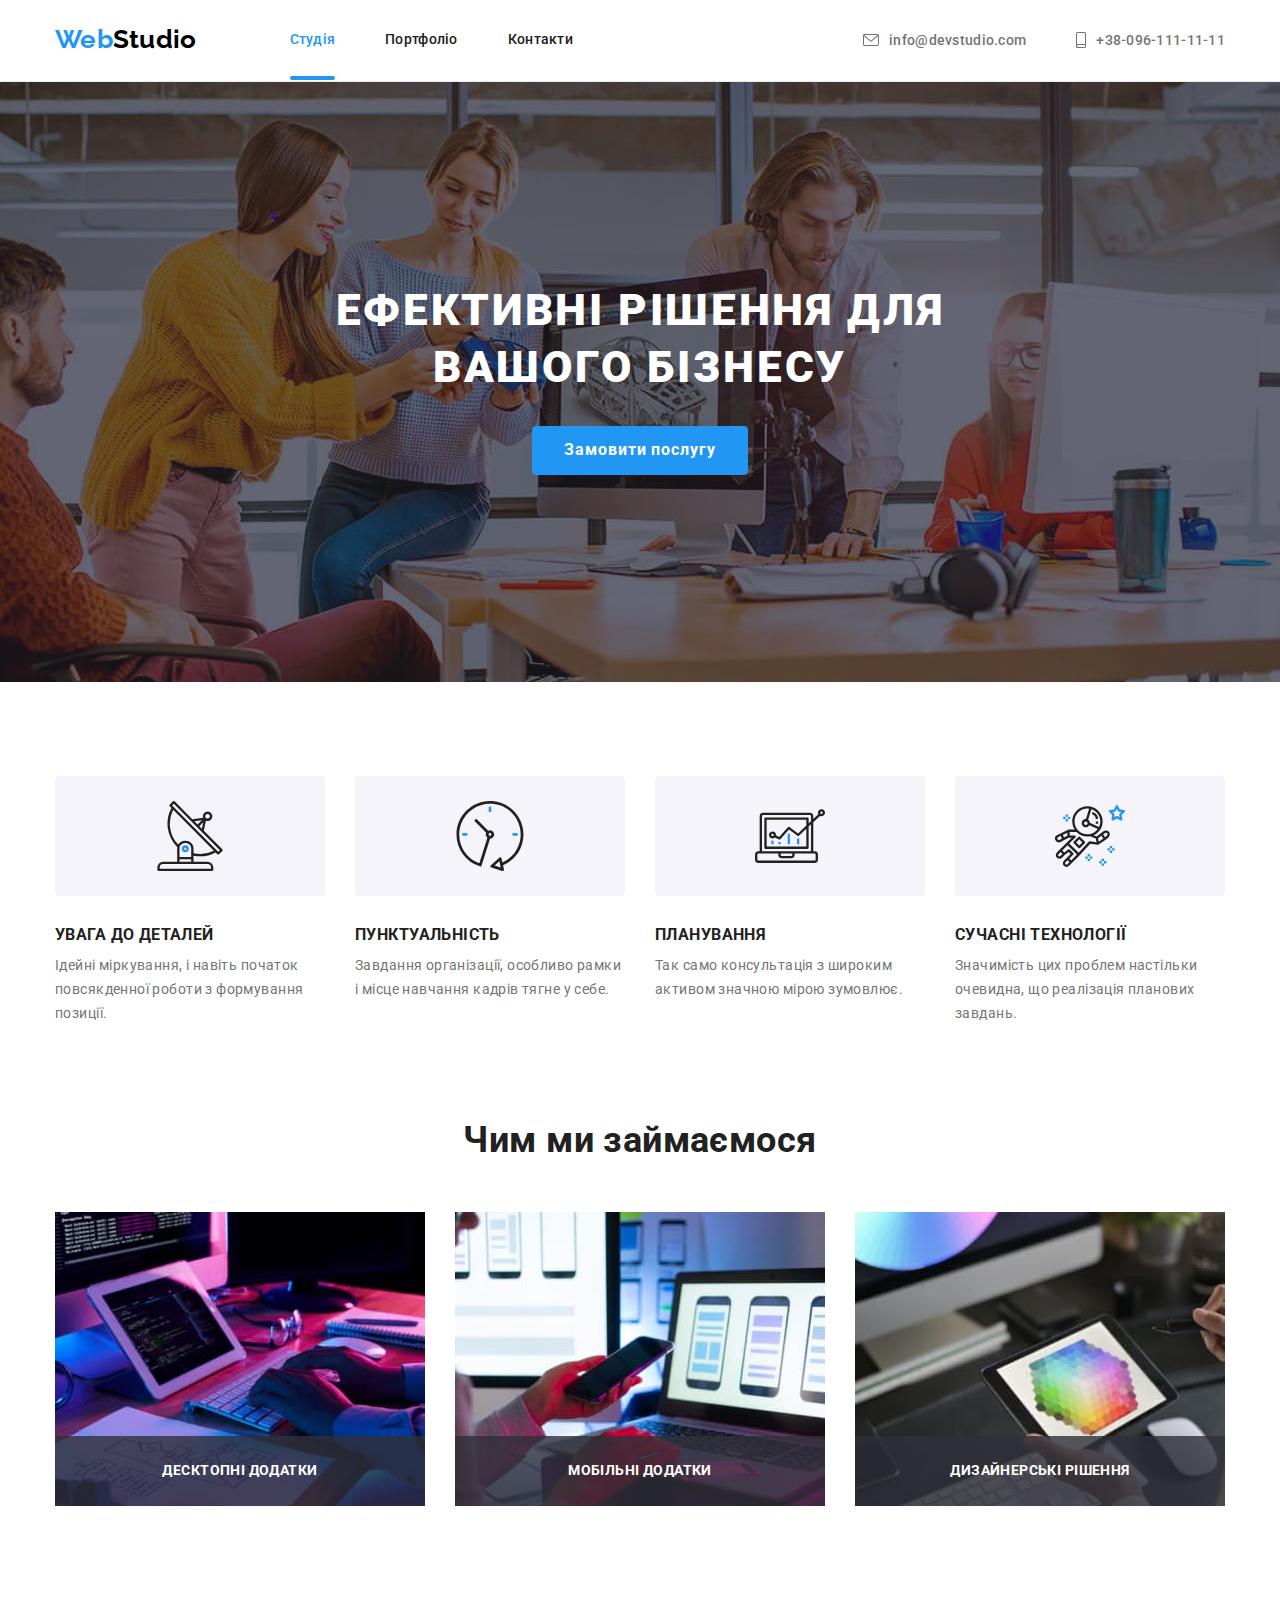
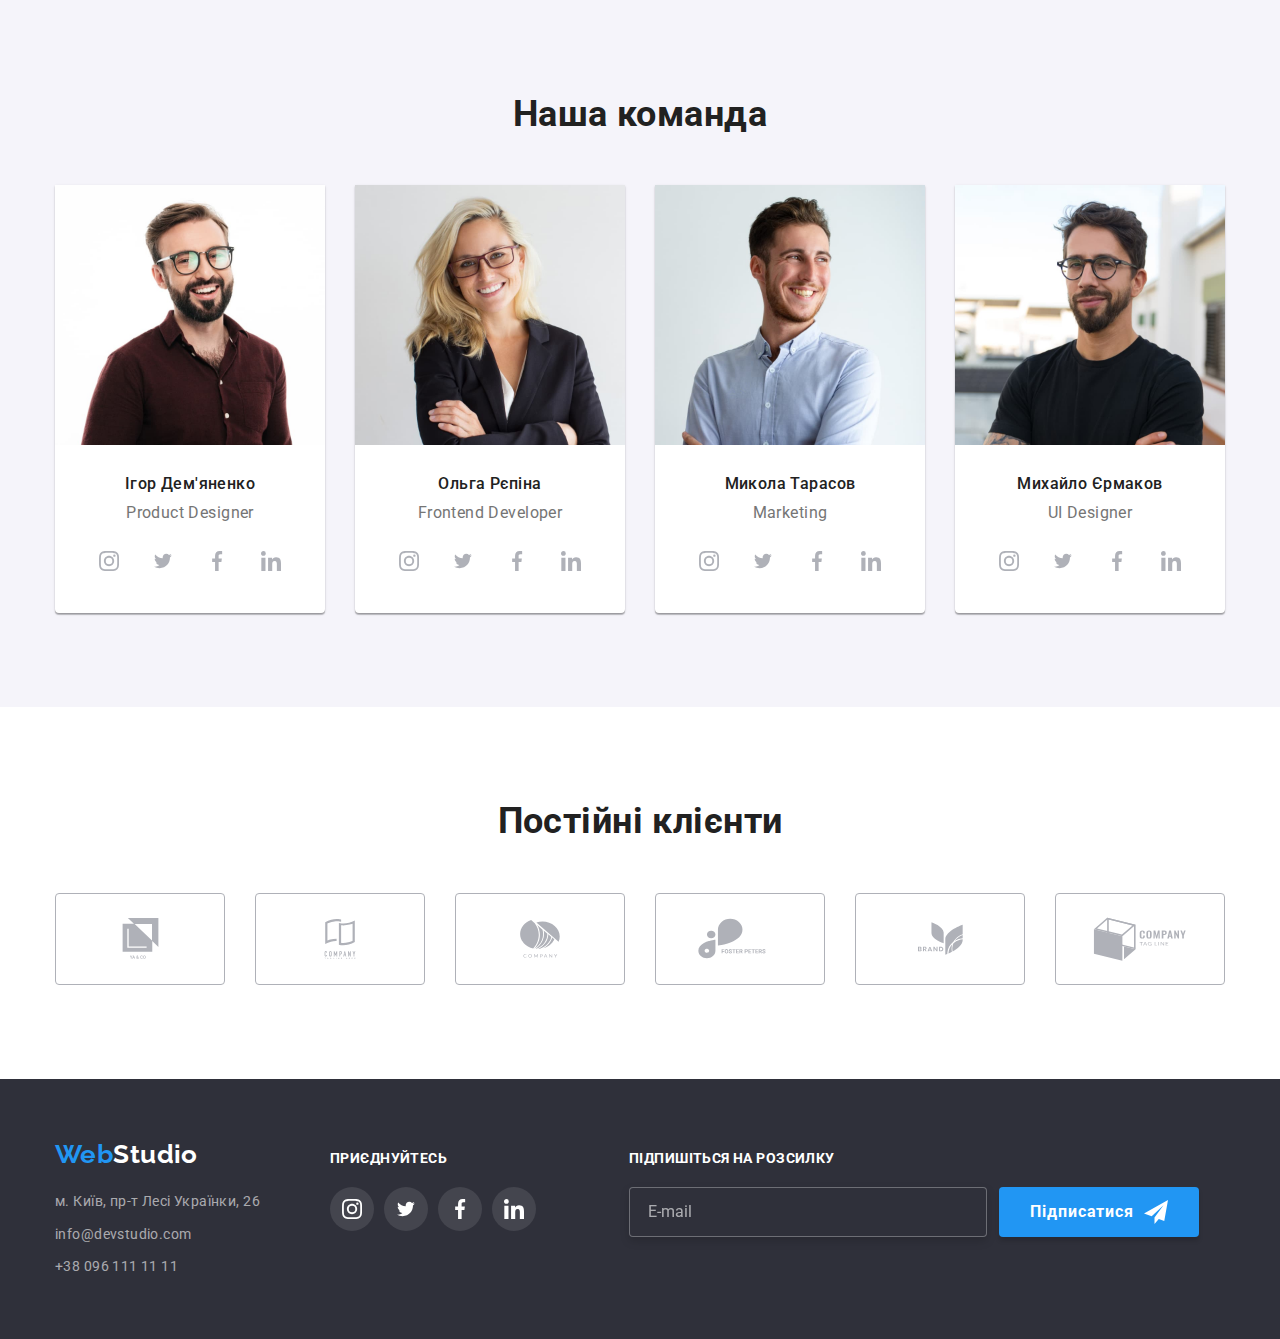
==== commit 227d2bc6: "початок розмітки дз№6 модального вікна" ====
--- a/index.html
+++ b/index.html
@@ -61,7 +61,16 @@
 
       <!--Модалка-->
 
-      <div data-modal class="backdrop is-hidden"><div class="modal"><button type="button" data-modal-close class="modal-btn"><svg  height="11px" width="11px"><use href="./images/sprite.svg#icon-Vector"></use></svg></button></div></div>
+      <div data-modal class="backdrop is-hidden"><div class="modal"><button type="button" data-modal-close class="modal-btn">
+      <svg  height="11px" width="11px"><use href="./images/sprite.svg#icon-Vector"></use></svg></button>
+<form >
+  <label class="">
+    <p>Залиште свої дані, ми вам передзвонимо</p>
+    Ім'я <input type="text">
+  </label>
+</form>
+
+      </div></div>
       
       <!--Другий блок-->
       
@@ -265,14 +274,14 @@
             <li class="social-list"><a href="#"  class="icon-footer"><svg class="icon-social" width="20px" height="20px"> <use href="./images/sprite.svg#icon-linkedin-1"></use></svg></a></li>
           </ul>
        </div>
-    <div class="footer-mailing-list">
-    <form class="footer-form">
-      <label for="mailing-list-area" class="mailing-list">Підпишіться на розсилку</label>
-      <input type="mail" placeholder="E-mail" name="mailing-list-area" class="mailing-list-area">
+    
+    <form class="footer-form" >
+      <div>
+      <label for="mail" class="mailing-list">Підпишіться на розсилку</label>
+      <input type="mail" placeholder="E-mail" name="mail" class="mailing-list-area">
+      </div>
+      <button type="button" class="footer-btn">Підписатися  <svg width="24px" height="24px"><use href="./images/sprite.svg#icon-icon-send"></use> </svg></button>
     </form>
-      
-   <button type="button" class="footer-btn">Підписатися  <svg width="24px" height="24px" ><use href="./images/sprite.svg#icon-icon-send"></use> </svg></button>
-    </div>
     </div>
       </footer>
   <script src="./js/modal.js"></script>
--- a/css/style.css
+++ b/css/style.css
@@ -591,6 +591,7 @@
   fill: var(--accent-color);
 }
 .mailing-list {
+  display: block;
   font-size: 14px;
   font-weight: 700;
   line-height: 1.14;
@@ -598,14 +599,16 @@
   color: var(--accent-color);
 }
 .footer-form {
-  margin-right: 12px;
-  padding: 0;
-}
-.footer-mailing-list {
-  display: flex;
+  display: flex;
+  justify-content: center;
+  align-items: flex-end;
+  padding: 0;
+
   margin-left: 93px;
 }
+
 .mailing-list-area {
+  display: block;
   border: 1px solid rgba(255, 255, 255, 0.3);
   filter: drop-shadow(0px 4px 4px rgba(0, 0, 0, 0.15));
   border-radius: 4px;
@@ -613,11 +616,12 @@
   width: 358px;
   height: 50px;
   margin-top: 20px;
+  color: var(--accent-color);
 }
 .mailing-list-area::placeholder {
   color: rgba(255, 255, 255, 0.6);
   line-height: 1.25;
-  font-weight: 400;
+
   font-size: 16px;
   align-items: start;
   padding-left: 16px;
@@ -634,13 +638,16 @@
   font-size: 16px;
   line-height: 1.87;
   letter-spacing: 0.06em;
-  text-align: center;
-  padding: 0;
+  padding: 0;
+  margin: 0 0 0 12px;
 
   background-color: var(--sub-accent);
   border: none;
   box-shadow: 0px 4px 4px rgba(0, 0, 0, 0.15);
   border-radius: 4px;
+}
+.footer-btn svg {
+  margin-left: 10px;
 }
 
 /*Сторінка портфоліо, хедер і футер перенесені*/
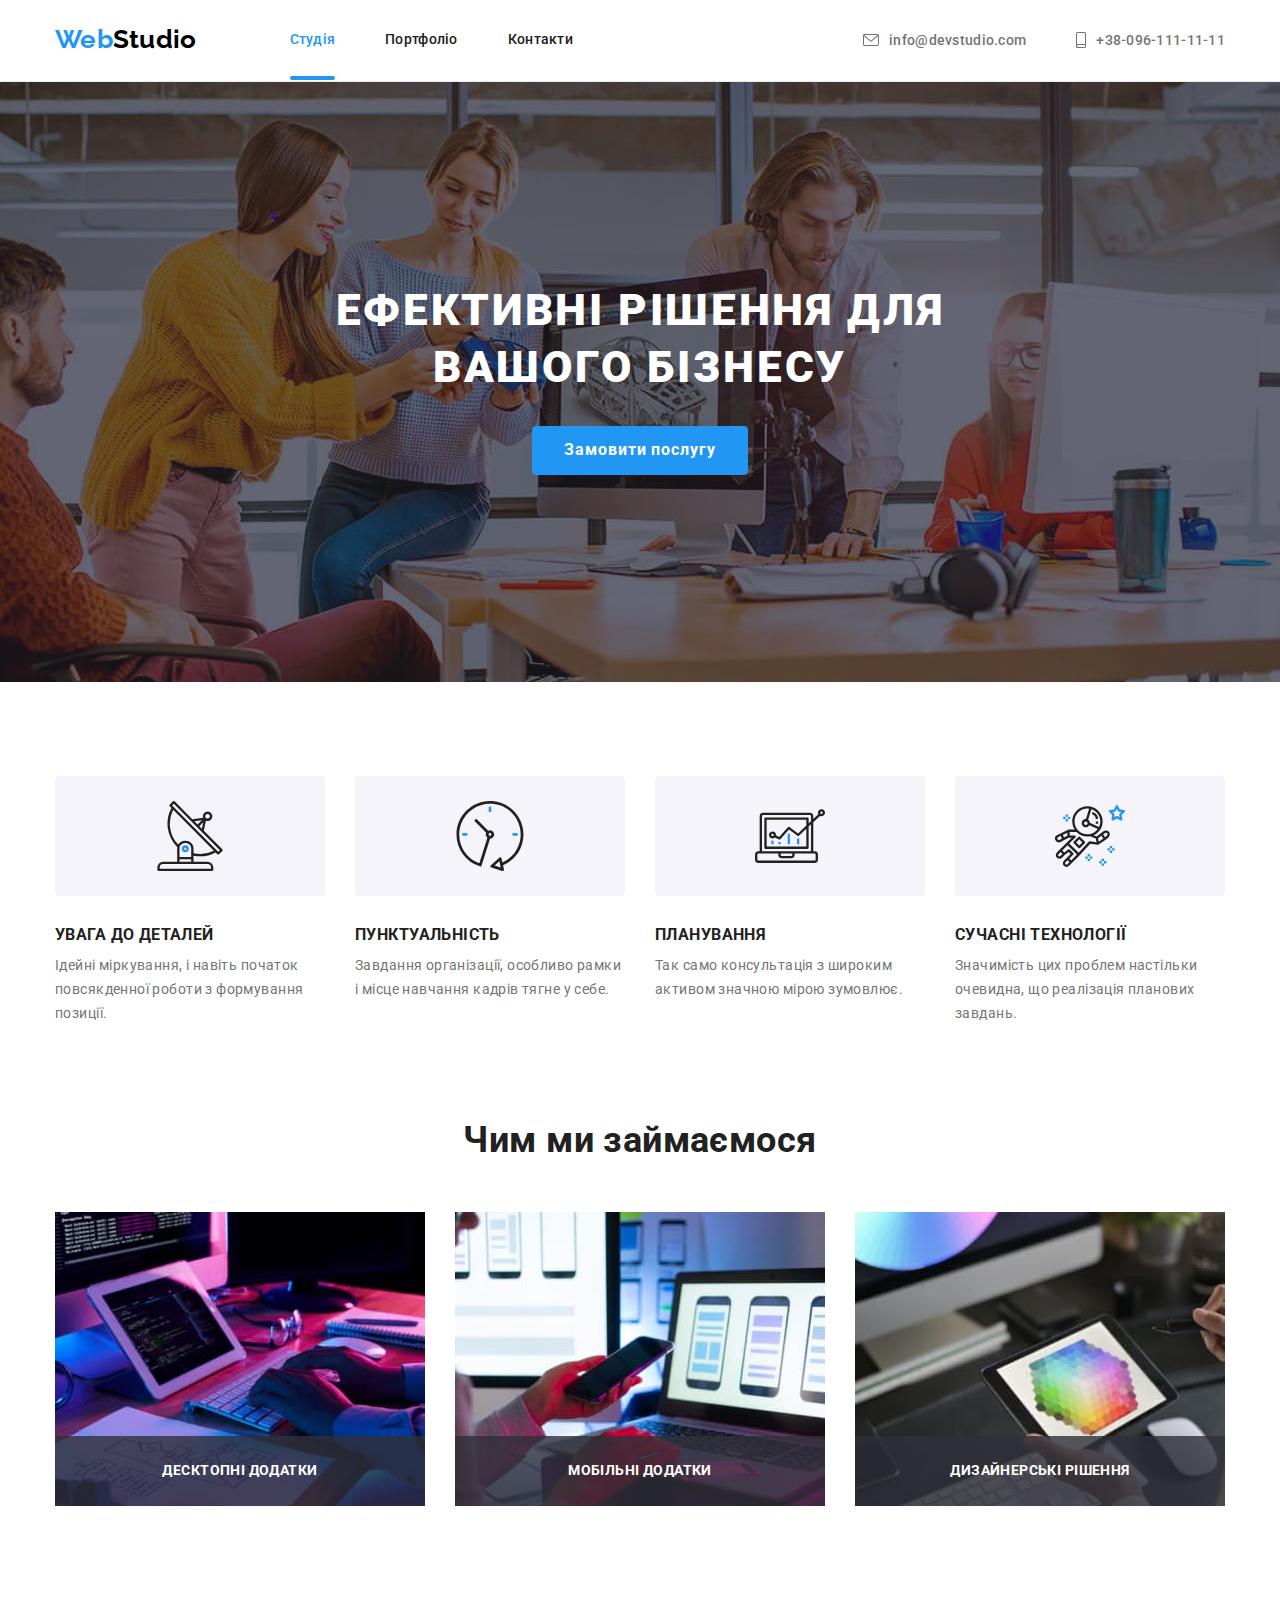
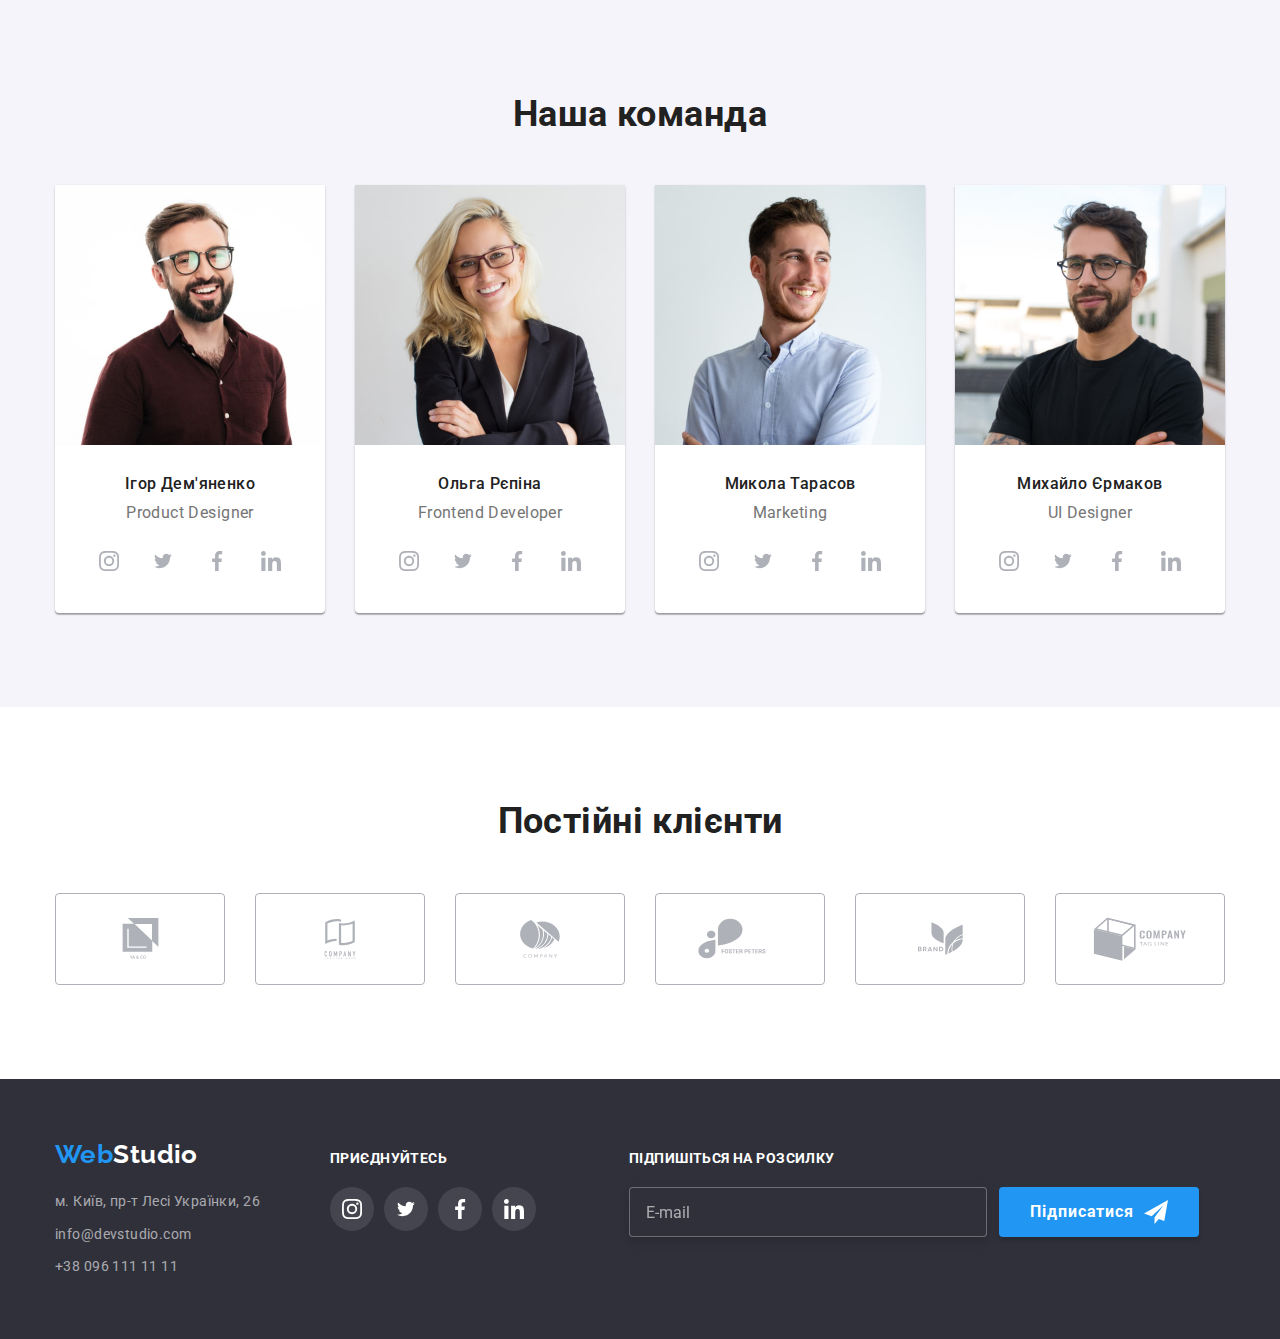
==== commit 7a529e1f: "дз№6" ====
--- a/index.html
+++ b/index.html
@@ -61,16 +61,36 @@
 
       <!--Модалка-->
 
-      <div data-modal class="backdrop is-hidden"><div class="modal"><button type="button" data-modal-close class="modal-btn">
+      <div data-modal class="backdrop is-hidden"><div class="modal"><button type="button" data-modal-close class="modal-close-btn">
       <svg  height="11px" width="11px"><use href="./images/sprite.svg#icon-Vector"></use></svg></button>
-<form >
-  <label class="">
-    <p>Залиште свої дані, ми вам передзвонимо</p>
-    Ім'я <input type="text">
+<form class="modal-form">
+  <p>Залиште свої дані, ми вам передзвонимо</p>
+  <label class="label-input">
+    Ім'я
+     <div class="position-img"><input type="text" class="modal-style" autofocus > <svg width="18px" height="18px" class="modal-icon "> <use href="./images/sprite.svg#icon-person-black-18dp-1-1-1"></use></svg></div>
   </label>
+   <label class="label-input">
+    
+    Телефон 
+    <div class="position-img">
+    <input type="tel" class=" modal-style"> <svg width="18px" height="18px" class="modal-icon "> <use href="./images/sprite.svg#icon-phone-black-18dp-1-1-1"></use></svg></div>
+  </label>
+   <label class="label-input">
+    Пошта 
+    <div class="position-img"> <input type="text" class=" modal-style"> 
+   <svg width="18px" height="18px" class="modal-icon "> <use href="./images/sprite.svg#icon-email-black-18dp-1-1-1"></use></svg></div>
+  </label>
+   <label class="label-input">
+    
+    Коментар <textarea type="" class="comment-input " placeholder="Введіть текст"></textarea> 
+  </label>
+  <label class="label-checkbox"><input type="checkbox" class="modal-checkbox "><span class="checkbox-new"></span> 
+   <span>Погоджуюся з розсилкою та приймаю <a href="#" class="contract">Умови договору</a></span> </label>
+  <button type="submit" class="send-btn">Відправити</button>
 </form>
 
-      </div></div>
+      </div>
+    </div>
       
       <!--Другий блок-->
       
@@ -277,10 +297,10 @@
     
     <form class="footer-form" >
       <div>
-      <label for="mail" class="mailing-list">Підпишіться на розсилку</label>
-      <input type="mail" placeholder="E-mail" name="mail" class="mailing-list-area">
+      <label for="subscription" class="mailing-list">Підпишіться на розсилку</label>
+      <input type="mail" placeholder="E-mail" name="subscription" class="mailing-list-area">
       </div>
-      <button type="button" class="footer-btn">Підписатися  <svg width="24px" height="24px"><use href="./images/sprite.svg#icon-icon-send"></use> </svg></button>
+      <button type="submit" class="footer-btn">Підписатися  <svg width="24px" height="24px"><use href="./images/sprite.svg#icon-icon-send"></use> </svg></button>
     </form>
     </div>
       </footer>
--- a/css/style.css
+++ b/css/style.css
@@ -35,9 +35,7 @@
   line-height: 1.2;
   background-color: var(--accent-color);
 }
-a {
-  text-decoration: none;
-}
+
 ul {
   list-style: none;
   padding: 0;
@@ -67,6 +65,7 @@
   display: block;
   padding-top: 32px;
   padding-bottom: 32px;
+  text-decoration: none;
 
   color: var(--brand-color);
   transition-property: color;
@@ -93,6 +92,7 @@
   font-weight: 700;
   line-height: 1.19;
   color: var(--logo);
+  text-decoration: none;
 }
 .base-logo {
   color: var(--sub-accent);
@@ -150,6 +150,8 @@
   display: flex;
   justify-content: center;
   align-items: center;
+
+  text-decoration: none;
 
   padding-top: 32px;
   padding-bottom: 32px;
@@ -235,6 +237,7 @@
 .btn:focus {
   background-color: var(--hover-accent);
 }
+
 .backdrop {
   position: fixed;
   z-index: 1;
@@ -269,8 +272,146 @@
   transition-duration: 250ms;
   transition-timing-function: cubic-bezier(0.4, 0, 0.2, 1);
 }
-
-.modal-btn {
+.modal-form {
+  margin: 40px;
+}
+.modal-form p {
+  font-weight: 700;
+  font-size: 20px;
+  line-height: 1.15;
+  text-align: center;
+  margin: 0;
+  padding: 0;
+}
+.label-input {
+  display: block;
+  font-style: normal;
+  font-weight: 400;
+  font-size: 12px;
+  line-height: 1.16;
+  letter-spacing: 0.01em;
+  margin-top: 12px;
+  color: var(--text-color);
+}
+
+.modal-style {
+  display: block;
+  outline: none;
+  border: 1px solid rgba(33, 33, 33, 0.2);
+  border-radius: 4px;
+  margin: 4px 0 0 0;
+  padding: 0;
+  min-width: 448px;
+  min-height: 40px;
+  padding-left: 42px;
+  transition-property: border, fill;
+  transition-duration: 250ms;
+  transition-timing-function: cubic-bezier(0.4, 0, 0.2, 1);
+}
+.position-img {
+  position: relative;
+  color: var(--brand-color);
+}
+.modal-icon {
+  position: absolute;
+  top: 11px;
+  left: 12px;
+  fill: var(--brand-color);
+}
+.modal-style:focus {
+  cursor: pointer;
+  border: 1px solid #2196f3;
+  padding-left: 42px;
+}
+.modal-style:focus-within + .modal-icon {
+  fill: var(--sub-accent);
+}
+
+.comment-input {
+  display: block;
+  outline: none;
+  border: 1px solid rgba(33, 33, 33, 0.2);
+  border-radius: 4px;
+  margin: 4px 0 0 0;
+  padding: 12px 16px;
+
+  resize: none;
+  min-width: 448px;
+  min-height: 120px;
+  transition-property: border;
+  transition-duration: 250ms;
+  transition-timing-function: cubic-bezier(0.4, 0, 0.2, 1);
+}
+textarea.comment-input::placeholder {
+  position: absolute;
+  top: 12px;
+  left: 16px;
+  font-weight: 400;
+  font-size: 12px;
+  letter-spacing: 0.01em;
+  line-height: 1.16;
+  color: rgba(117, 117, 117, 0.5);
+}
+.comment-input:focus {
+  padding: 12px 16px;
+
+  cursor: pointer;
+  border: 1px solid var(--sub-accent);
+
+  font-weight: 400;
+  font-size: 12px;
+}
+.modal-checkbox {
+  margin-top: 20px;
+  color: var(--text-color);
+  font-weight: 400;
+  font-size: 14px;
+  line-height: 1.7;
+}
+.contract {
+  color: var(--sub-accent);
+}
+.modal-checkbox {
+  position: absolute;
+  width: 1px;
+  height: 1px;
+  margin: -1px;
+
+  overflow: hidden;
+}
+.modal-checkbox:checked + .checkbox-new {
+  background-color: var(--sub-accent);
+  background-image: url(../images/iconcheck.svg);
+  background-origin: padding-box;
+  background-size: contain;
+  background-repeat: no-repeat;
+  background-position: center;
+  border: 2px var(--sub-accent);
+  border-radius: 2px;
+}
+.label-checkbox {
+  display: flex;
+  align-items: center;
+  margin-top: 20px;
+  justify-content: center;
+  font-weight: 400;
+  font-size: 14px;
+  line-height: 1.7;
+  text-align: center;
+  color: var(--text-color);
+}
+.checkbox-new {
+  display: inline-block;
+  width: 16px;
+  height: 15px;
+  border: 2px solid var(--brand-color);
+
+  margin-right: 8px;
+  padding-top: 3px;
+  border-radius: 2px;
+}
+
+.modal-close-btn {
   position: absolute;
 
   border: 1px solid var(--modal-btn);
@@ -284,6 +425,39 @@
   cursor: pointer;
   width: 30px;
   height: 30px;
+  transition-property: color;
+  transition-duration: 250ms;
+  transition-timing-function: cubic-bezier(0.4, 0, 0.2, 1);
+}
+.modal-close-btn:hover,
+.modal-close-btn:focus {
+  fill: var(--sub-accent);
+}
+.send-btn {
+  display: block;
+  margin: 0 auto;
+  margin-top: 30px;
+
+  width: 200px;
+  height: 50px;
+  color: var(--accent-color);
+  background: var(--sub-accent);
+  box-shadow: 0px 4px 4px rgba(0, 0, 0, 0.15);
+  border-radius: 4px;
+  font-style: normal;
+  letter-spacing: 0.06em;
+  line-height: 1.87;
+  border: none;
+  font-weight: 700;
+  font-size: 16px;
+  cursor: pointer;
+  transition-property: color, background-color;
+  transition-duration: 250ms;
+  transition-timing-function: cubic-bezier(0.4, 0, 0.2, 1);
+}
+.send-btn:hover,
+.send-btn:focus {
+  background-color: var(--hover-accent);
 }
 .personalities-list {
   width: 270px;
@@ -427,6 +601,7 @@
   display: flex;
   align-items: center;
   justify-content: center;
+  text-decoration: none;
   width: 44px;
   height: 44px;
   border-radius: 50%;
@@ -464,6 +639,7 @@
   display: flex;
   justify-content: center;
   align-items: center;
+  text-decoration: none;
   padding: 0;
   margin: 0;
   width: 170px;
@@ -499,6 +675,7 @@
 .logo-footer {
   display: inline-block;
   margin-bottom: 20px;
+  text-decoration: none;
 
   color: var(--accent-color);
   font-family: "Raleway", sans-serif;
@@ -508,6 +685,7 @@
 }
 .mail {
   display: inline-block;
+  text-decoration: none;
 
   font-style: normal;
   line-height: 1.7;
@@ -568,6 +746,7 @@
   display: flex;
   justify-content: center;
   align-items: center;
+  text-decoration: none;
 
   width: 44px;
   height: 44px;
@@ -609,13 +788,16 @@
 
 .mailing-list-area {
   display: block;
+  outline: none;
+  padding: 15px 16px;
+  width: 358px;
+  height: 50px;
+  margin-top: 20px;
   border: 1px solid rgba(255, 255, 255, 0.3);
   filter: drop-shadow(0px 4px 4px rgba(0, 0, 0, 0.15));
   border-radius: 4px;
   background-color: var(--bgc);
-  width: 358px;
-  height: 50px;
-  margin-top: 20px;
+
   color: var(--accent-color);
 }
 .mailing-list-area::placeholder {
@@ -623,10 +805,13 @@
   line-height: 1.25;
 
   font-size: 16px;
-  align-items: start;
-  padding-left: 16px;
-}
-
+  position: absolute;
+  left: 16px;
+  top: 15px;
+}
+.mailing-list-area:focus {
+  padding: 15px 16px;
+}
 .footer-btn {
   display: flex;
   justify-content: center;
@@ -645,6 +830,15 @@
   border: none;
   box-shadow: 0px 4px 4px rgba(0, 0, 0, 0.15);
   border-radius: 4px;
+
+  cursor: pointer;
+  transition-property: color, background-color;
+  transition-duration: 250ms;
+  transition-timing-function: cubic-bezier(0.4, 0, 0.2, 1);
+}
+.footer-btn:hover,
+.footer-btn:focus {
+  background-color: var(--hover-accent);
 }
 .footer-btn svg {
   margin-left: 10px;
@@ -734,6 +928,7 @@
 
 .examples-link {
   display: block;
+  text-decoration: none;
   transition-property: box-shadow;
   transition-duration: 250ms;
   transition-timing-function: cubic-bezier(0.4, 0, 0.2, 1);
